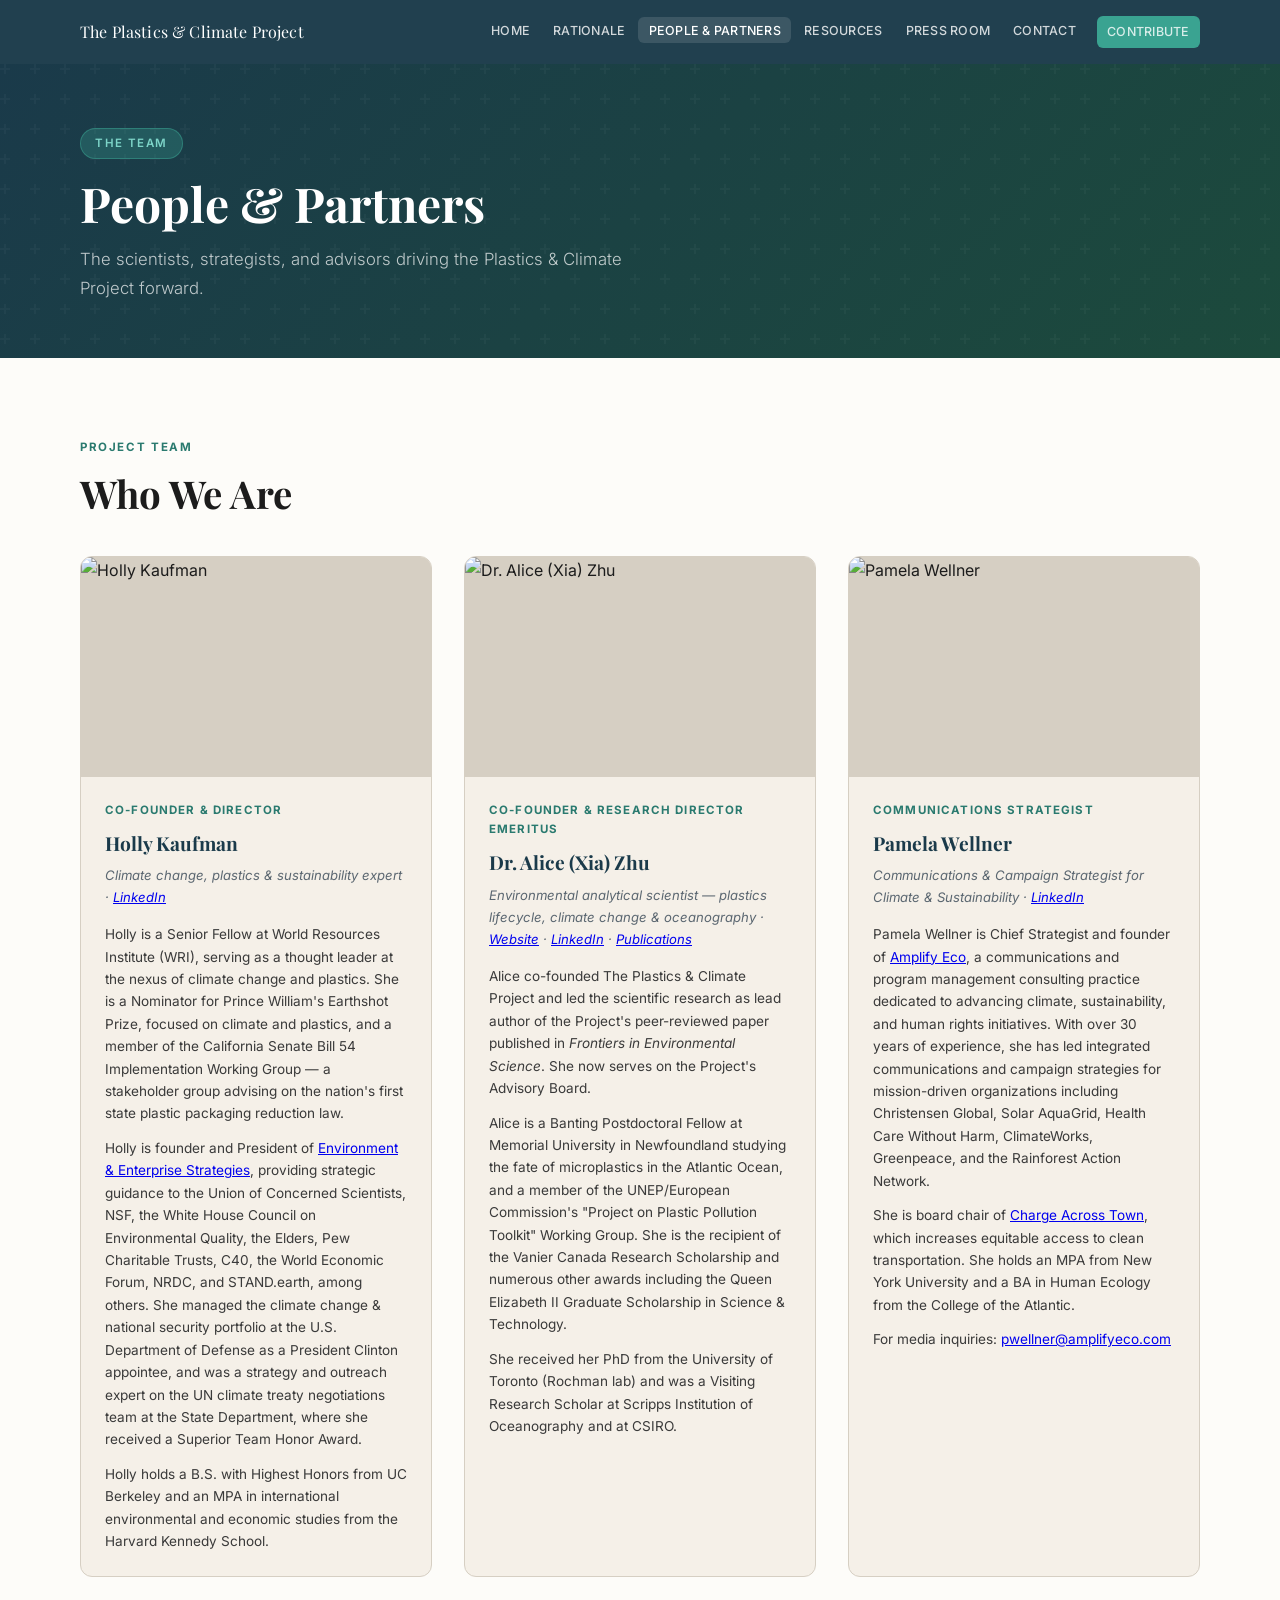
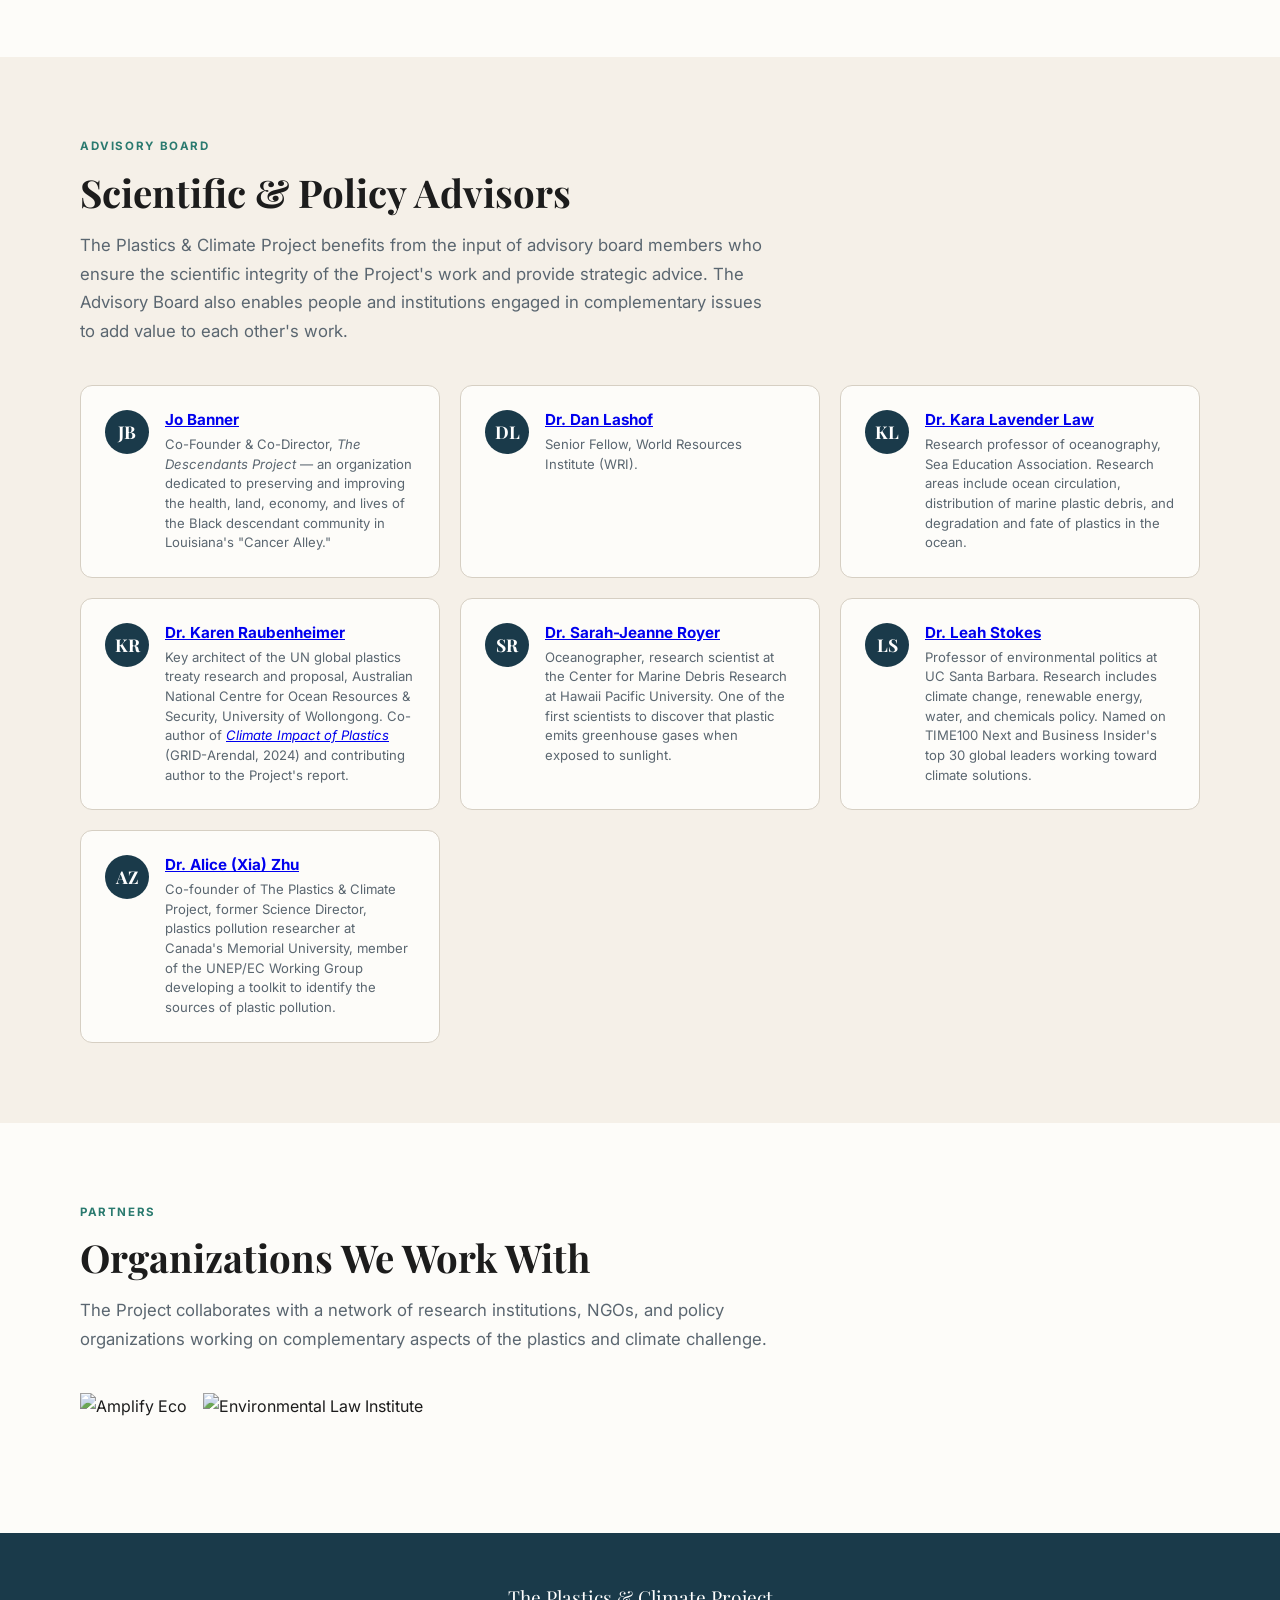
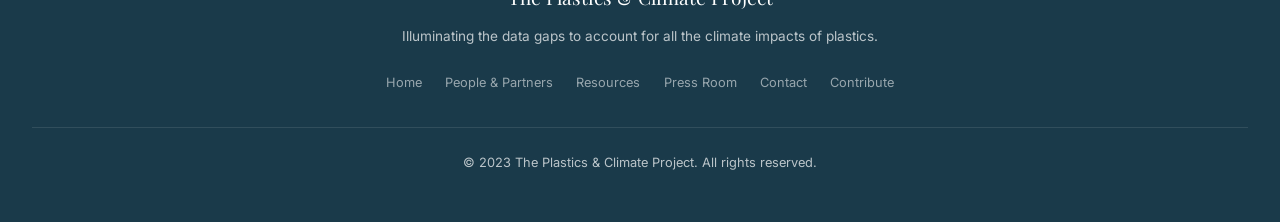
==== people.html @ 8d539ed9 "Initial commit: Plastics & Climate Project static site" ====
<!DOCTYPE html>
<html lang="en">
<head>
  <meta charset="UTF-8" />
  <meta name="viewport" content="width=device-width, initial-scale=1.0" />
  <title>People & Partners — The Plastics & Climate Project</title>
  <link rel="preconnect" href="https://fonts.googleapis.com" />
  <link rel="preconnect" href="https://fonts.gstatic.com" crossorigin />
  <link href="https://fonts.googleapis.com/css2?family=Inter:wght@300;400;500;600;700&family=Playfair+Display:ital,wght@0,700;1,400&display=swap" rel="stylesheet" />
  <link rel="stylesheet" href="style.css" />
</head>
<body>

<nav>
  <div class="nav-inner">
    <a href="index.html" class="nav-logo">The Plastics &amp; Climate Project</a>
    <ul class="nav-links">
      <li><a href="index.html">Home</a></li>
      <li><a href="index.html#rationale">Rationale</a></li>
      <li><a href="people.html" class="active">People &amp; Partners</a></li>
      <li><a href="resources.html">Resources</a></li>
      <li><a href="pressroom.html">Press Room</a></li>
      <li><a href="contact.html">Contact</a></li>
      <li><a href="contact.html#contribute" class="btn btn-primary btn-sm" style="margin-left:0.5rem">Contribute</a></li>
    </ul>
  </div>
</nav>

<header class="page-header">
  <div class="page-header-inner">
    <div class="page-header-eyebrow">The Team</div>
    <h1>People &amp; Partners</h1>
    <p>The scientists, strategists, and advisors driving the Plastics &amp; Climate Project forward.</p>
  </div>
</header>

<!-- PROJECT TEAM -->
<section>
  <div class="section-inner">
    <span class="section-tag">Project Team</span>
    <h2>Who We Are</h2>

    <div class="people-grid">

      <div class="person-card">
        <img class="person-photo"
          src="https://static.wixstatic.com/media/f8175a_b101e28520094dbf9f9dd4e2ee7c913c~mv2.jpg/v1/crop/x_8,y_0,w_453,h_640/fill/w_600,h_400,al_c,q_80,usm_0.66_1.00_0.01,enc_avif,quality_auto/Holly%20head%20shot.jpg"
          alt="Holly Kaufman" />
        <div class="person-body">
          <div class="person-role">Co-founder &amp; Director</div>
          <div class="person-name">Holly Kaufman</div>
          <div class="person-title">Climate change, plastics &amp; sustainability expert &middot; <a href="https://www.linkedin.com/in/holly-kaufman-9554922/" target="_blank">LinkedIn</a></div>
          <p class="person-bio">
            Holly is a Senior Fellow at World Resources Institute (WRI), serving as a thought leader
            at the nexus of climate change and plastics. She is a Nominator for Prince William's Earthshot Prize,
            focused on climate and plastics, and a member of the California Senate Bill 54 Implementation
            Working Group — a stakeholder group advising on the nation's first state plastic packaging reduction law.
          </p>
          <p class="person-bio" style="margin-top:0.75rem">
            Holly is founder and President of <a href="http://www.environmentstrategies.com/id3.html" target="_blank">Environment &amp; Enterprise Strategies</a>, providing strategic
            guidance to the Union of Concerned Scientists, NSF, the White House Council on Environmental Quality,
            the Elders, Pew Charitable Trusts, C40, the World Economic Forum, NRDC, and STAND.earth,
            among others. She managed the climate change &amp; national security portfolio at the U.S. Department
            of Defense as a President Clinton appointee, and was a strategy and outreach expert on the UN climate
            treaty negotiations team at the State Department, where she received a Superior Team Honor Award.
          </p>
          <p class="person-bio" style="margin-top:0.75rem">
            Holly holds a B.S. with Highest Honors from UC Berkeley and an MPA in international environmental
            and economic studies from the Harvard Kennedy School.
          </p>
        </div>
      </div>

      <div class="person-card">
        <img class="person-photo"
          src="https://static.wixstatic.com/media/f8175a_0325c78d8efe424a9ea7921f57efb49f~mv2.png/v1/crop/x_0,y_35,w_853,h_1217/fill/w_600,h_400,al_c,q_85,usm_0.66_1.00_0.01,enc_avif,quality_auto/2022-Xia-Zhu.png"
          alt="Dr. Alice (Xia) Zhu" />
        <div class="person-body">
          <div class="person-role">Co-founder &amp; Research Director Emeritus</div>
          <div class="person-name">Dr. Alice (Xia) Zhu</div>
          <div class="person-title">Environmental analytical scientist — plastics lifecycle, climate change &amp; oceanography &middot; <a href="http://www.alicexiazhu.com/" target="_blank">Website</a> &middot; <a href="https://www.linkedin.com/in/alice-xia-zhu-0450a056/" target="_blank">LinkedIn</a> &middot; <a href="https://www.alicexiazhu.com/portfolio" target="_blank">Publications</a></div>
          <p class="person-bio">
            Alice co-founded The Plastics &amp; Climate Project and led the scientific research as lead author
            of the Project's peer-reviewed paper published in <em>Frontiers in Environmental Science</em>.
            She now serves on the Project's Advisory Board.
          </p>
          <p class="person-bio" style="margin-top:0.75rem">
            Alice is a Banting Postdoctoral Fellow at Memorial University in Newfoundland studying the fate
            of microplastics in the Atlantic Ocean, and a member of the UNEP/European Commission's
            "Project on Plastic Pollution Toolkit" Working Group. She is the recipient of the
            Vanier Canada Research Scholarship and numerous other awards including the Queen Elizabeth II
            Graduate Scholarship in Science &amp; Technology.
          </p>
          <p class="person-bio" style="margin-top:0.75rem">
            She received her PhD from the University of Toronto (Rochman lab) and was a Visiting Research
            Scholar at Scripps Institution of Oceanography and at CSIRO.
          </p>
        </div>
      </div>

      <div class="person-card">
        <img class="person-photo"
          src="https://static.wixstatic.com/media/91e7bb_2175492a1d6f46ac948372678ef171d1~mv2.jpg/v1/fill/w_600,h_400,al_c,q_80,usm_0.66_1.00_0.01,enc_avif,quality_auto/91e7bb_2175492a1d6f46ac948372678ef171d1~mv2.jpg"
          alt="Pamela Wellner" />
        <div class="person-body">
          <div class="person-role">Communications Strategist</div>
          <div class="person-name">Pamela Wellner</div>
          <div class="person-title">Communications &amp; Campaign Strategist for Climate &amp; Sustainability &middot; <a href="https://www.linkedin.com/in/pamelawellner/" target="_blank">LinkedIn</a></div>
          <p class="person-bio">
            Pamela Wellner is Chief Strategist and founder of <a href="https://amplifyeco.com/" target="_blank">Amplify Eco</a>, a communications and program
            management consulting practice dedicated to advancing climate, sustainability, and human rights
            initiatives. With over 30 years of experience, she has led integrated communications and campaign
            strategies for mission-driven organizations including Christensen Global, Solar AquaGrid,
            Health Care Without Harm, ClimateWorks, Greenpeace, and the Rainforest Action Network.
          </p>
          <p class="person-bio" style="margin-top:0.75rem">
            She is board chair of <a href="https://chargeacrosstown.org/" target="_blank">Charge Across Town</a>, which increases equitable access to clean transportation.
            She holds an MPA from New York University and a BA in Human Ecology from the College of the Atlantic.
          </p>
          <p class="person-bio" style="margin-top:0.75rem">
            For media inquiries: <a href="mailto:pwellner@amplifyeco.com">pwellner@amplifyeco.com</a>
          </p>
        </div>
      </div>

    </div>
  </div>
</section>

<!-- ADVISORY BOARD -->
<section style="background:var(--sand)">
  <div class="section-inner">
    <span class="section-tag">Advisory Board</span>
    <h2>Scientific &amp; Policy Advisors</h2>
    <p class="lead">
      The Plastics &amp; Climate Project benefits from the input of advisory board members who ensure
      the scientific integrity of the Project's work and provide strategic advice. The Advisory Board
      also enables people and institutions engaged in complementary issues to add value to each other's work.
    </p>

    <div class="board-grid">

      <div class="board-member">
        <div class="board-initial">JB</div>
        <div>
          <h3><a href="https://www.thedescendantsproject.org/ourteam" target="_blank">Jo Banner</a></h3>
          <p>Co-Founder &amp; Co-Director, <em>The Descendants Project</em> — an organization dedicated to preserving and improving the health, land, economy, and lives of the Black descendant community in Louisiana's "Cancer Alley."</p>
        </div>
      </div>

      <div class="board-member">
        <div class="board-initial">DL</div>
        <div>
          <h3><a href="https://www.wri.org/profile/dan-lashof" target="_blank">Dr. Dan Lashof</a></h3>
          <p>Senior Fellow, World Resources Institute (WRI).</p>
        </div>
      </div>

      <div class="board-member">
        <div class="board-initial">KL</div>
        <div>
          <h3><a href="https://sea.edu/staff/dr-kara-lavender-law/" target="_blank">Dr. Kara Lavender Law</a></h3>
          <p>Research professor of oceanography, Sea Education Association. Research areas include ocean circulation, distribution of marine plastic debris, and degradation and fate of plastics in the ocean.</p>
        </div>
      </div>

      <div class="board-member">
        <div class="board-initial">KR</div>
        <div>
          <h3><a href="https://scholars.uow.edu.au/karen-raubenheimer" target="_blank">Dr. Karen Raubenheimer</a></h3>
          <p>Key architect of the UN global plastics treaty research and proposal, Australian National Centre for Ocean Resources &amp; Security, University of Wollongong. Co-author of <a href="https://www.grida.no/publications/1023" target="_blank"><em>Climate Impact of Plastics</em></a> (GRID-Arendal, 2024) and contributing author to the Project's report.</p>
        </div>
      </div>

      <div class="board-member">
        <div class="board-initial">SR</div>
        <div>
          <h3><a href="https://environment-review.yale.edu/more-eyesore-plastic-pollutions-contribution-global-greenhouse-gas-emission" target="_blank">Dr. Sarah-Jeanne Royer</a></h3>
          <p>Oceanographer, research scientist at the Center for Marine Debris Research at Hawaii Pacific University. One of the first scientists to discover that plastic emits greenhouse gases when exposed to sunlight.</p>
        </div>
      </div>

      <div class="board-member">
        <div class="board-initial">LS</div>
        <div>
          <h3><a href="https://www.leahstokes.com/" target="_blank">Dr. Leah Stokes</a></h3>
          <p>Professor of environmental politics at UC Santa Barbara. Research includes climate change, renewable energy, water, and chemicals policy. Named on TIME100 Next and Business Insider's top 30 global leaders working toward climate solutions.</p>
        </div>
      </div>

      <div class="board-member">
        <div class="board-initial">AZ</div>
        <div>
          <h3><a href="https://www.linkedin.com/in/alice-xia-zhu-0450a056/" target="_blank">Dr. Alice (Xia) Zhu</a></h3>
          <p>Co-founder of The Plastics &amp; Climate Project, former Science Director, plastics pollution researcher at Canada's Memorial University, member of the UNEP/EC Working Group developing a toolkit to identify the sources of plastic pollution.</p>
        </div>
      </div>

    </div>
  </div>
</section>

<!-- PARTNERS -->
<section>
  <div class="section-inner">
    <span class="section-tag">Partners</span>
    <h2>Organizations We Work With</h2>
    <p class="lead">
      The Project collaborates with a network of research institutions, NGOs, and policy organizations
      working on complementary aspects of the plastics and climate challenge.
    </p>
    <div style="display:flex;flex-wrap:wrap;gap:1rem;align-items:center;margin-top:1rem">
      <img src="https://static.wixstatic.com/media/9ca65d_cd3d22e5b9a5460ebc8b5e440807cd47~mv2.png/v1/crop/x_9,y_0,w_370,h_152/fill/w_220,h_90,al_c,q_85,usm_0.66_1.00_0.01,enc_avif,quality_auto/Screen%20Shot%202023-09-23%20at%2012_32_33%20PM.png" alt="Amplify Eco" style="height:60px;object-fit:contain;filter:grayscale(0.3)" />
      <img src="https://static.wixstatic.com/media/261d9f_70c06ddbf8114128b67abcec9a6c213f~mv2.png/v1/fill/w_200,h_120,al_c,q_85,usm_0.66_1.00_0.01,enc_avif,quality_auto/ELI1_Black_GreenLeaf_RGB_edited_edited_e.png" alt="Environmental Law Institute" style="height:60px;object-fit:contain;filter:grayscale(0.3)" />
    </div>
  </div>
</section>

<footer>
  <div class="footer-logo">The Plastics &amp; Climate Project</div>
  <p>Illuminating the data gaps to account for all the climate impacts of plastics.</p>
  <ul class="footer-nav">
    <li><a href="index.html">Home</a></li>
    <li><a href="people.html">People &amp; Partners</a></li>
    <li><a href="resources.html">Resources</a></li>
    <li><a href="pressroom.html">Press Room</a></li>
    <li><a href="contact.html">Contact</a></li>
    <li><a href="contact.html#contribute">Contribute</a></li>
  </ul>
  <div class="copyright">&copy; 2023 The Plastics &amp; Climate Project. All rights reserved.</div>
</footer>

</body>
</html>
---- style.css ----
*, *::before, *::after { box-sizing: border-box; margin: 0; padding: 0; }

:root {
  --ocean:    #1a3a4a;
  --teal:     #2a7a6f;
  --teal-lt:  #3aa391;
  --sand:     #f5f0e8;
  --warm-wht: #fdfcf9;
  --ink:      #1c1c1c;
  --muted:    #5a6670;
  --accent:   #e05c2a;
  --border:   #d6cfc3;
  --max:      1120px;
  --r:        12px;
}

html { scroll-behavior: smooth; }

body {
  font-family: 'Inter', sans-serif;
  background: var(--warm-wht);
  color: var(--ink);
  line-height: 1.7;
  font-size: 16px;
}

/* ── NAV ── */
nav {
  position: sticky;
  top: 0;
  z-index: 100;
  background: rgba(26,58,74,0.97);
  backdrop-filter: blur(8px);
  padding: 0 2rem;
}

.nav-inner {
  max-width: var(--max);
  margin: auto;
  display: flex;
  align-items: center;
  justify-content: space-between;
  height: 64px;
  gap: 1rem;
}

.nav-logo {
  font-family: 'Playfair Display', serif;
  font-size: 1rem;
  color: #fff;
  text-decoration: none;
  letter-spacing: 0.01em;
  line-height: 1.3;
  flex-shrink: 0;
}

.nav-links {
  display: flex;
  gap: 0.15rem;
  list-style: none;
  flex-wrap: wrap;
}

.nav-links a {
  color: rgba(255,255,255,0.8);
  text-decoration: none;
  font-size: 0.78rem;
  font-weight: 500;
  padding: 0.35rem 0.65rem;
  border-radius: 6px;
  transition: background 0.2s, color 0.2s;
  letter-spacing: 0.02em;
  text-transform: uppercase;
  white-space: nowrap;
}

.nav-links a:hover,
.nav-links a.active {
  background: rgba(255,255,255,0.12);
  color: #fff;
}

/* ── HERO ── */
.hero {
  background: linear-gradient(135deg, var(--ocean) 0%, #0f2a38 40%, #1c4a3c 100%);
  color: #fff;
  padding: 7rem 2rem 6rem;
  text-align: center;
  position: relative;
  overflow: hidden;
}

.hero::before {
  content: '';
  position: absolute;
  inset: 0;
  background: url("data:image/svg+xml,%3Csvg width='60' height='60' viewBox='0 0 60 60' xmlns='http://www.w3.org/2000/svg'%3E%3Cg fill='none' fill-rule='evenodd'%3E%3Cg fill='%23ffffff' fill-opacity='0.03'%3E%3Cpath d='M36 34v-4h-2v4h-4v2h4v4h2v-4h4v-2h-4zm0-30V0h-2v4h-4v2h4v4h2V6h4V4h-4zM6 34v-4H4v4H0v2h4v4h2v-4h4v-2H6zM6 4V0H4v4H0v2h4v4h2V6h4V4H6z'/%3E%3C/g%3E%3C/g%3E%3C/svg%3E");
}

.hero-eyebrow {
  display: inline-block;
  background: rgba(58,163,145,0.3);
  border: 1px solid rgba(58,163,145,0.5);
  color: #7dd4c8;
  font-size: 0.75rem;
  font-weight: 600;
  letter-spacing: 0.12em;
  text-transform: uppercase;
  padding: 0.35rem 1rem;
  border-radius: 999px;
  margin-bottom: 1.5rem;
  position: relative;
}

.hero h1 {
  font-family: 'Playfair Display', serif;
  font-size: clamp(2.4rem, 5vw, 3.8rem);
  font-weight: 700;
  line-height: 1.15;
  max-width: 800px;
  margin: 0 auto 1.25rem;
  position: relative;
}

.hero-sub {
  font-size: 1.15rem;
  color: rgba(255,255,255,0.75);
  max-width: 640px;
  margin: 0 auto 2.5rem;
  font-weight: 300;
  position: relative;
}

.hero-cta {
  display: inline-flex;
  gap: 1rem;
  flex-wrap: wrap;
  justify-content: center;
  position: relative;
}

/* ── PAGE HEADER (non-home pages) ── */
.page-header {
  background: linear-gradient(135deg, var(--ocean) 0%, #1c4a3c 100%);
  color: #fff;
  padding: 4rem 2rem 3.5rem;
  position: relative;
  overflow: hidden;
}

.page-header::before {
  content: '';
  position: absolute;
  inset: 0;
  background: url("data:image/svg+xml,%3Csvg width='60' height='60' viewBox='0 0 60 60' xmlns='http://www.w3.org/2000/svg'%3E%3Cg fill='none' fill-rule='evenodd'%3E%3Cg fill='%23ffffff' fill-opacity='0.03'%3E%3Cpath d='M36 34v-4h-2v4h-4v2h4v4h2v-4h4v-2h-4zm0-30V0h-2v4h-4v2h4v4h2V6h4V4h-4zM6 34v-4H4v4H0v2h4v4h2v-4h4v-2H6zM6 4V0H4v4H0v2h4v4h2V6h4V4H6z'/%3E%3C/g%3E%3C/g%3E%3C/svg%3E");
}

.page-header-inner {
  max-width: var(--max);
  margin: auto;
  position: relative;
}

.page-header-eyebrow {
  display: inline-block;
  background: rgba(58,163,145,0.3);
  border: 1px solid rgba(58,163,145,0.5);
  color: #7dd4c8;
  font-size: 0.72rem;
  font-weight: 600;
  letter-spacing: 0.12em;
  text-transform: uppercase;
  padding: 0.3rem 0.9rem;
  border-radius: 999px;
  margin-bottom: 1rem;
}

.page-header h1 {
  font-family: 'Playfair Display', serif;
  font-size: clamp(1.8rem, 4vw, 3rem);
  font-weight: 700;
  line-height: 1.2;
  margin-bottom: 0.75rem;
}

.page-header p {
  font-size: 1.05rem;
  color: rgba(255,255,255,0.72);
  max-width: 600px;
  font-weight: 300;
}

/* ── BUTTONS ── */
.btn {
  display: inline-block;
  padding: 0.75rem 1.75rem;
  border-radius: 8px;
  font-weight: 600;
  font-size: 0.9rem;
  text-decoration: none;
  transition: all 0.2s;
  cursor: pointer;
  font-family: 'Inter', sans-serif;
}

.btn-primary {
  background: var(--teal-lt);
  color: #fff;
}
.btn-primary:hover { background: #4bbdaf; transform: translateY(-1px); box-shadow: 0 6px 20px rgba(58,163,145,0.4); }

.btn-outline {
  background: transparent;
  color: #fff;
  border: 1.5px solid rgba(255,255,255,0.4);
}
.btn-outline:hover { background: rgba(255,255,255,0.1); border-color: rgba(255,255,255,0.7); }

.btn-teal {
  background: var(--teal);
  color: #fff;
}
.btn-teal:hover { background: var(--teal-lt); transform: translateY(-1px); }

.btn-sm {
  padding: 0.5rem 1.1rem;
  font-size: 0.82rem;
}

/* ── STATS BAND ── */
.stats {
  background: var(--sand);
  padding: 3rem 2rem;
  border-bottom: 1px solid var(--border);
}

.stats-inner {
  max-width: var(--max);
  margin: auto;
  display: grid;
  grid-template-columns: repeat(auto-fit, minmax(220px, 1fr));
  gap: 2rem;
}

.stat { text-align: center; }

.stat-num {
  font-family: 'Playfair Display', serif;
  font-size: 2.4rem;
  font-weight: 700;
  color: var(--teal);
  line-height: 1;
  margin-bottom: 0.4rem;
}

.stat-label {
  font-size: 0.85rem;
  color: var(--muted);
  font-weight: 500;
}

/* ── SECTION BASE ── */
section { padding: 5rem 2rem; }

.section-inner {
  max-width: var(--max);
  margin: auto;
}

.section-tag {
  font-size: 0.72rem;
  font-weight: 700;
  letter-spacing: 0.14em;
  text-transform: uppercase;
  color: var(--teal);
  margin-bottom: 0.75rem;
  display: block;
}

h2 {
  font-family: 'Playfair Display', serif;
  font-size: clamp(1.8rem, 3vw, 2.6rem);
  line-height: 1.2;
  margin-bottom: 1rem;
}

h3 { line-height: 1.3; }

.lead {
  font-size: 1.05rem;
  color: var(--muted);
  max-width: 700px;
  margin-bottom: 2.5rem;
  line-height: 1.7;
}

/* ── OVERVIEW ── */
#overview { background: var(--warm-wht); }

.two-col {
  display: grid;
  grid-template-columns: 1fr 1fr;
  gap: 4rem;
  align-items: start;
}

.body-copy p {
  margin-bottom: 1.25rem;
  color: #3a3a3a;
}

.body-copy a {
  color: var(--teal);
  text-decoration: underline;
  text-underline-offset: 3px;
}

/* ── PULLQUOTE ── */
.pullquote {
  background: linear-gradient(135deg, var(--ocean), #1c4a3c);
  color: #fff;
  border-radius: var(--r);
  padding: 2.5rem 2.5rem 2rem;
  position: relative;
}

.pullquote::before {
  content: '\201C';
  font-family: 'Playfair Display', serif;
  font-size: 5rem;
  line-height: 1;
  color: rgba(58,163,145,0.5);
  position: absolute;
  top: 0.5rem;
  left: 1.5rem;
}

.pullquote p {
  font-size: 1.05rem;
  font-style: italic;
  line-height: 1.7;
  margin-bottom: 1.25rem;
  padding-top: 1.5rem;
  color: rgba(255,255,255,0.92);
}

.pullquote-attr {
  font-size: 0.85rem;
  font-weight: 600;
  color: var(--teal-lt);
  letter-spacing: 0.04em;
}

/* ── IMPACT CARDS ── */
.impact-cards {
  display: grid;
  grid-template-columns: repeat(auto-fit, minmax(280px, 1fr));
  gap: 1.5rem;
  margin-top: 2.5rem;
}

.impact-card {
  background: var(--warm-wht);
  border: 1px solid var(--border);
  border-radius: var(--r);
  padding: 2rem;
  position: relative;
  overflow: hidden;
}

.impact-card::after {
  content: '';
  position: absolute;
  top: 0; left: 0;
  width: 4px; height: 100%;
  background: var(--teal);
}

.impact-card-num {
  font-family: 'Playfair Display', serif;
  font-size: 2rem;
  color: var(--teal);
  font-weight: 700;
  margin-bottom: 0.5rem;
}

.impact-card h3 {
  font-size: 1rem;
  font-weight: 700;
  margin-bottom: 0.6rem;
  color: var(--ocean);
}

.impact-card p {
  font-size: 0.9rem;
  color: var(--muted);
  line-height: 1.6;
}

/* ── FACTS ── */
.facts-grid {
  display: grid;
  grid-template-columns: repeat(auto-fit, minmax(300px, 1fr));
  gap: 1.25rem;
  margin-top: 2.5rem;
}

.fact-item {
  display: flex;
  gap: 1rem;
  padding: 1.25rem;
  background: var(--warm-wht);
  border-radius: var(--r);
  border: 1px solid var(--border);
}

.fact-dot {
  width: 10px; height: 10px;
  border-radius: 50%;
  background: var(--accent);
  flex-shrink: 0;
  margin-top: 0.55rem;
}

.fact-item p {
  font-size: 0.92rem;
  color: #3a3a3a;
  line-height: 1.6;
}

/* ── DELIVERABLES ── */
.deliverables-list {
  display: grid;
  grid-template-columns: repeat(auto-fit, minmax(240px, 1fr));
  gap: 1.25rem;
  margin-top: 2.5rem;
}

.deliverable {
  background: var(--sand);
  border-radius: var(--r);
  padding: 1.75rem;
  border: 1px solid var(--border);
}

.deliverable-icon {
  width: 44px; height: 44px;
  background: var(--ocean);
  border-radius: 10px;
  display: flex;
  align-items: center;
  justify-content: center;
  margin-bottom: 1rem;
  font-size: 1.2rem;
}

.deliverable h3 {
  font-size: 0.95rem;
  font-weight: 700;
  color: var(--ocean);
  margin-bottom: 0.4rem;
}

.deliverable p {
  font-size: 0.85rem;
  color: var(--muted);
  line-height: 1.55;
}

/* ── DARK SECTION ── */
.dark-section {
  background: linear-gradient(135deg, var(--ocean) 0%, #1c4a3c 100%);
  color: #fff;
}

.dark-section .section-tag { color: var(--teal-lt); }
.dark-section h2 { color: #fff; }
.dark-section .lead { color: rgba(255,255,255,0.7); }

/* ── PERSON CARDS ── */
.people-grid {
  display: grid;
  grid-template-columns: repeat(auto-fit, minmax(300px, 1fr));
  gap: 2rem;
  margin-top: 2.5rem;
}

.person-card {
  background: var(--sand);
  border: 1px solid var(--border);
  border-radius: var(--r);
  overflow: hidden;
}

.person-photo {
  width: 100%;
  height: 220px;
  object-fit: cover;
  object-position: top;
  display: block;
  background: var(--border);
}

.person-body { padding: 1.5rem; }

.person-role {
  font-size: 0.72rem;
  font-weight: 700;
  letter-spacing: 0.1em;
  text-transform: uppercase;
  color: var(--teal);
  margin-bottom: 0.4rem;
}

.person-name {
  font-family: 'Playfair Display', serif;
  font-size: 1.2rem;
  font-weight: 700;
  color: var(--ocean);
  margin-bottom: 0.3rem;
}

.person-title {
  font-size: 0.82rem;
  color: var(--muted);
  font-style: italic;
  margin-bottom: 0.9rem;
}

.person-bio {
  font-size: 0.85rem;
  color: #3a3a3a;
  line-height: 1.65;
}

/* ── ADVISORY BOARD ── */
.board-grid {
  display: grid;
  grid-template-columns: repeat(auto-fit, minmax(300px, 1fr));
  gap: 1.25rem;
  margin-top: 2rem;
}

.board-member {
  background: var(--warm-wht);
  border: 1px solid var(--border);
  border-radius: var(--r);
  padding: 1.5rem;
  display: flex;
  gap: 1rem;
}

.board-initial {
  width: 44px; height: 44px;
  border-radius: 50%;
  background: var(--ocean);
  color: #fff;
  font-family: 'Playfair Display', serif;
  font-size: 1.1rem;
  font-weight: 700;
  display: flex;
  align-items: center;
  justify-content: center;
  flex-shrink: 0;
}

.board-member h3 {
  font-size: 0.95rem;
  font-weight: 700;
  color: var(--ocean);
  margin-bottom: 0.3rem;
}

.board-member p {
  font-size: 0.82rem;
  color: var(--muted);
  line-height: 1.5;
}

/* ── PUBLICATIONS ── */
.pub-cards {
  display: grid;
  grid-template-columns: repeat(auto-fit, minmax(300px, 1fr));
  gap: 1.5rem;
  margin-top: 2.5rem;
}

.pub-card {
  background: rgba(255,255,255,0.07);
  border: 1px solid rgba(255,255,255,0.15);
  border-radius: var(--r);
  padding: 2rem;
  transition: background 0.2s;
}

.pub-card:hover { background: rgba(255,255,255,0.12); }

.pub-type {
  font-size: 0.72rem;
  font-weight: 700;
  letter-spacing: 0.12em;
  text-transform: uppercase;
  color: var(--teal-lt);
  margin-bottom: 0.75rem;
}

.pub-card h3 {
  font-size: 1rem;
  font-weight: 600;
  line-height: 1.4;
  margin-bottom: 0.75rem;
  color: rgba(255,255,255,0.95);
}

.pub-card p {
  font-size: 0.85rem;
  color: rgba(255,255,255,0.6);
  line-height: 1.55;
  margin-bottom: 1.25rem;
}

/* ── REPORT FEATURE ── */
.report-feature {
  display: grid;
  grid-template-columns: auto 1fr;
  gap: 3rem;
  align-items: start;
  background: var(--sand);
  border-radius: var(--r);
  padding: 2.5rem;
  border: 1px solid var(--border);
  margin-top: 2rem;
}

.report-cover {
  width: 160px;
  border-radius: 8px;
  box-shadow: 0 8px 30px rgba(0,0,0,0.15);
  display: block;
}

.report-links {
  display: flex;
  flex-wrap: wrap;
  gap: 0.75rem;
  margin-top: 1.25rem;
}

.report-body h3 {
  font-family: 'Playfair Display', serif;
  font-size: 1.3rem;
  color: var(--ocean);
  margin-bottom: 0.5rem;
}

.report-body .report-authors {
  font-size: 0.85rem;
  color: var(--muted);
  margin-bottom: 1rem;
}

.report-body p {
  font-size: 0.92rem;
  color: #3a3a3a;
  line-height: 1.7;
  margin-bottom: 0.8rem;
}

/* ── VIDEOS ── */
.videos-grid {
  display: grid;
  grid-template-columns: repeat(auto-fit, minmax(280px, 1fr));
  gap: 1.5rem;
  margin-top: 2rem;
}

.video-card {
  background: var(--sand);
  border: 1px solid var(--border);
  border-radius: var(--r);
  overflow: hidden;
}

.video-thumb {
  width: 100%;
  height: 175px;
  object-fit: cover;
  display: block;
  background: var(--ocean);
}

.video-body { padding: 1.25rem; }

.video-body h3 {
  font-size: 0.95rem;
  font-weight: 700;
  color: var(--ocean);
  margin-bottom: 0.4rem;
  line-height: 1.4;
}

.video-body p {
  font-size: 0.8rem;
  color: var(--muted);
  line-height: 1.5;
}

/* ── REPOSITORY ── */
.repo-category { margin-bottom: 3rem; }

.repo-category-header {
  display: flex;
  align-items: center;
  gap: 1rem;
  margin-bottom: 1.25rem;
  padding-bottom: 0.75rem;
  border-bottom: 2px solid var(--border);
}

.repo-category-img {
  width: 80px;
  height: 56px;
  object-fit: cover;
  border-radius: 6px;
  flex-shrink: 0;
}

.repo-category-header h3 {
  font-size: 1.05rem;
  font-weight: 700;
  color: var(--ocean);
}

.repo-papers {
  list-style: none;
  display: grid;
  gap: 0.6rem;
}

.repo-papers li {
  font-size: 0.88rem;
  color: #3a3a3a;
  padding: 0.6rem 1rem;
  background: var(--sand);
  border-radius: 8px;
  border: 1px solid var(--border);
  line-height: 1.5;
}

/* ── PRESS ── */
.press-grid {
  display: grid;
  grid-template-columns: repeat(auto-fit, minmax(300px, 1fr));
  gap: 1.25rem;
  margin-top: 2rem;
}

.press-card {
  background: var(--warm-wht);
  border: 1px solid var(--border);
  border-radius: var(--r);
  overflow: hidden;
  transition: box-shadow 0.2s, transform 0.2s;
  display: flex;
  flex-direction: column;
}

.press-card:hover {
  box-shadow: 0 6px 24px rgba(0,0,0,0.08);
  transform: translateY(-2px);
}

.press-thumb {
  width: 100%;
  height: 160px;
  object-fit: cover;
  display: block;
  background: var(--sand);
}

.press-body { padding: 1.25rem; flex: 1; display: flex; flex-direction: column; }

.press-outlet {
  font-size: 0.72rem;
  font-weight: 700;
  letter-spacing: 0.1em;
  text-transform: uppercase;
  color: var(--teal);
  margin-bottom: 0.5rem;
}

.press-body h3 {
  font-size: 0.95rem;
  font-weight: 600;
  color: var(--ink);
  line-height: 1.45;
  flex: 1;
  margin-bottom: 1rem;
}

.press-body a.read-link {
  font-size: 0.8rem;
  font-weight: 600;
  color: var(--teal);
  text-decoration: none;
  display: inline-flex;
  align-items: center;
  gap: 0.3rem;
}

.press-body a.read-link:hover { color: var(--teal-lt); }

/* ── CONTACT ── */
.contact-grid {
  display: grid;
  grid-template-columns: 1fr 1fr;
  gap: 4rem;
  margin-top: 2rem;
}

.contact-block h3 {
  font-size: 1rem;
  font-weight: 700;
  color: var(--ocean);
  margin-bottom: 0.75rem;
}

.contact-block p {
  font-size: 0.92rem;
  color: #3a3a3a;
  line-height: 1.7;
  margin-bottom: 0.5rem;
}

.contact-block a {
  color: var(--teal);
  text-decoration: underline;
  text-underline-offset: 3px;
}

.donate-box {
  background: linear-gradient(135deg, var(--ocean), #1c4a3c);
  color: #fff;
  border-radius: var(--r);
  padding: 2.5rem;
  margin-top: 3rem;
}

.donate-box h3 {
  font-family: 'Playfair Display', serif;
  font-size: 1.5rem;
  margin-bottom: 0.75rem;
}

.donate-box p {
  font-size: 0.92rem;
  color: rgba(255,255,255,0.78);
  line-height: 1.7;
  margin-bottom: 1.25rem;
  max-width: 540px;
}

.donate-box .ein {
  font-size: 0.78rem;
  color: rgba(255,255,255,0.45);
  margin-top: 1rem;
}

/* ── FOOTER ── */
footer {
  background: var(--ocean);
  color: rgba(255,255,255,0.7);
  padding: 3rem 2rem;
  text-align: center;
}

.footer-logo {
  font-family: 'Playfair Display', serif;
  font-size: 1.2rem;
  color: #fff;
  margin-bottom: 0.75rem;
}

footer p { font-size: 0.85rem; line-height: 1.6; }
footer a { color: var(--teal-lt); text-decoration: none; }
footer a:hover { text-decoration: underline; }

.footer-nav {
  display: flex;
  justify-content: center;
  flex-wrap: wrap;
  gap: 0.25rem;
  margin: 1.25rem 0;
  list-style: none;
}

.footer-nav a {
  font-size: 0.8rem;
  color: rgba(255,255,255,0.55);
  text-decoration: none;
  padding: 0.2rem 0.6rem;
}

.footer-nav a:hover { color: rgba(255,255,255,0.9); }

.footer-refs {
  max-width: 760px;
  margin: 2rem auto 0;
  text-align: left;
  border-top: 1px solid rgba(255,255,255,0.1);
  padding-top: 2rem;
}

.footer-refs h4 {
  font-size: 0.75rem;
  font-weight: 700;
  letter-spacing: 0.1em;
  text-transform: uppercase;
  color: rgba(255,255,255,0.35);
  margin-bottom: 1rem;
}

.footer-refs ol {
  padding-left: 1.25rem;
  font-size: 0.78rem;
  line-height: 1.8;
  color: rgba(255,255,255,0.4);
}

.copyright {
  margin-top: 2rem;
  padding-top: 1.5rem;
  border-top: 1px solid rgba(255,255,255,0.1);
  font-size: 0.8rem;
}

/* ── RESPONSIVE ── */
@media (max-width: 800px) {
  .two-col,
  .contact-grid,
  .report-feature { grid-template-columns: 1fr; gap: 2rem; }
  .nav-links { display: none; }
  .report-feature { padding: 1.5rem; }
  .report-cover { width: 120px; }
}

@media (max-width: 500px) {
  section { padding: 3rem 1.25rem; }
  .hero { padding: 4rem 1.25rem 3.5rem; }
  .page-header { padding: 3rem 1.25rem 2.5rem; }
}
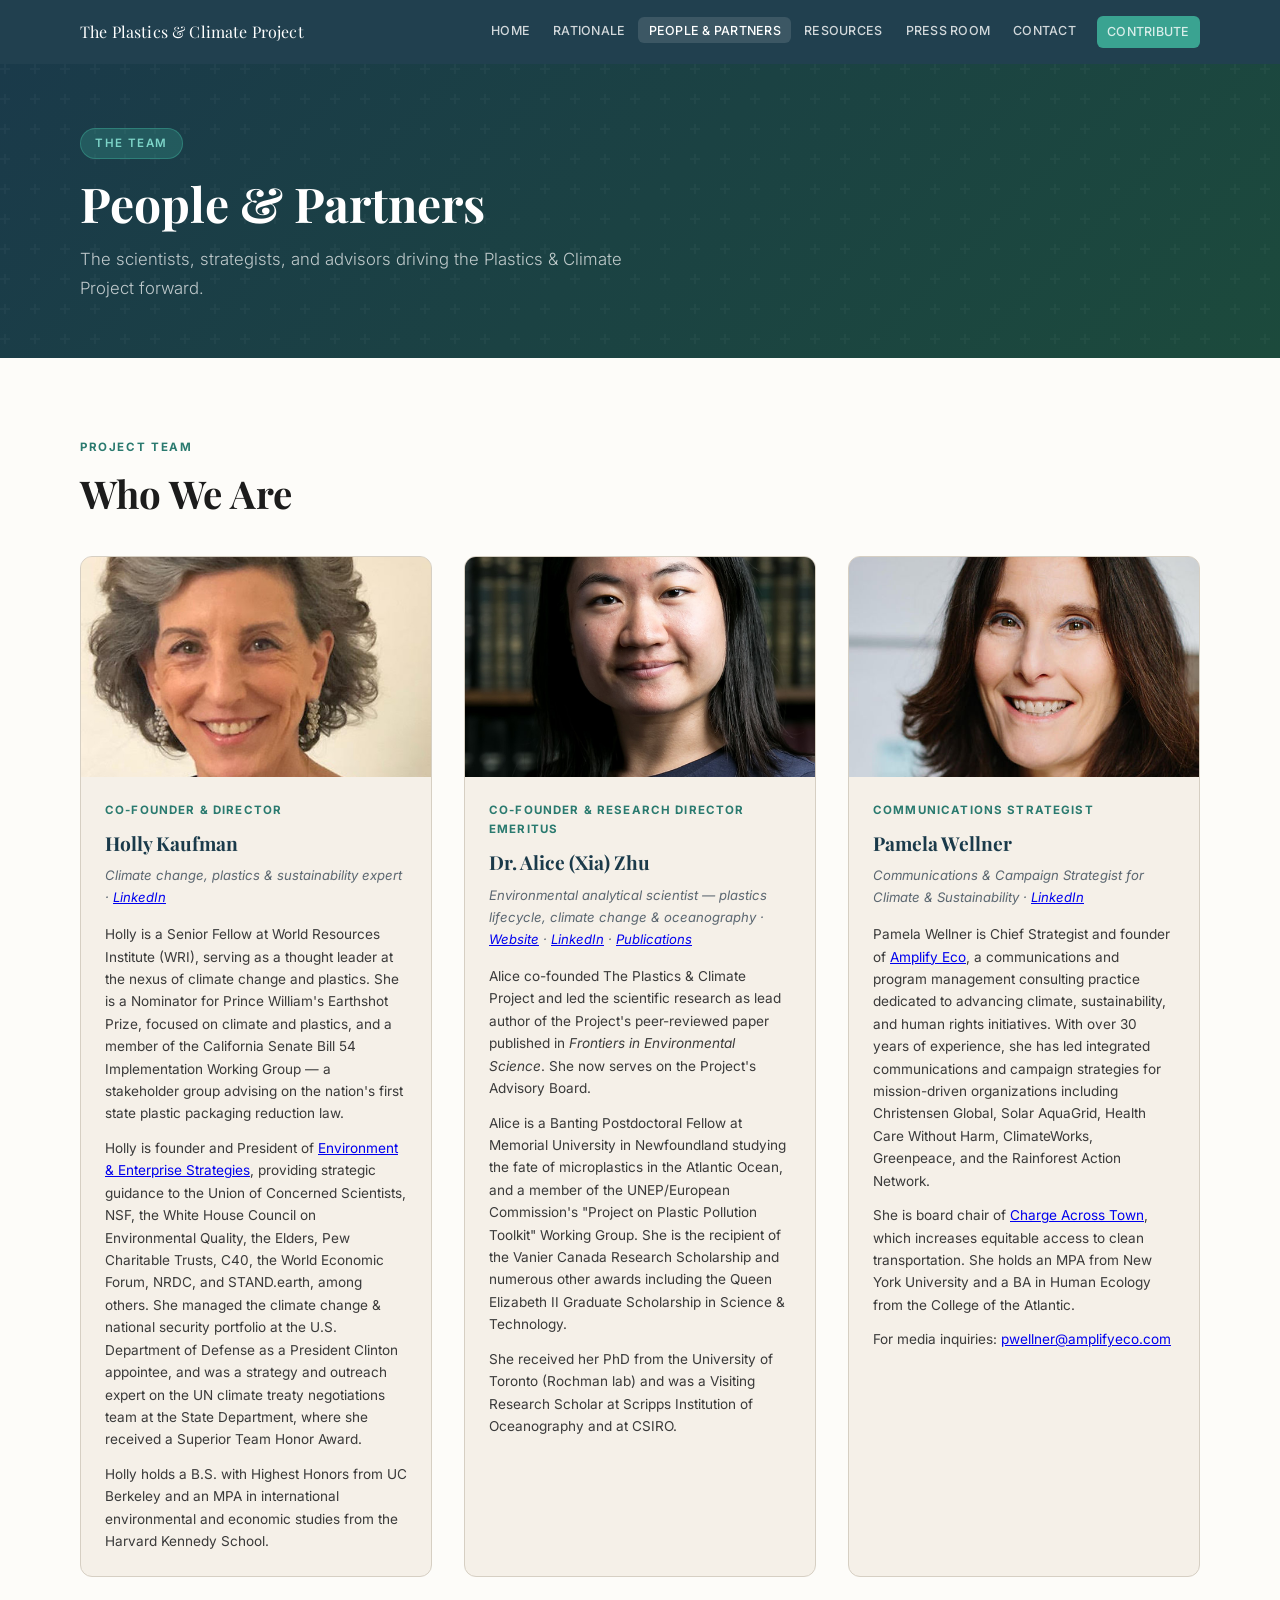
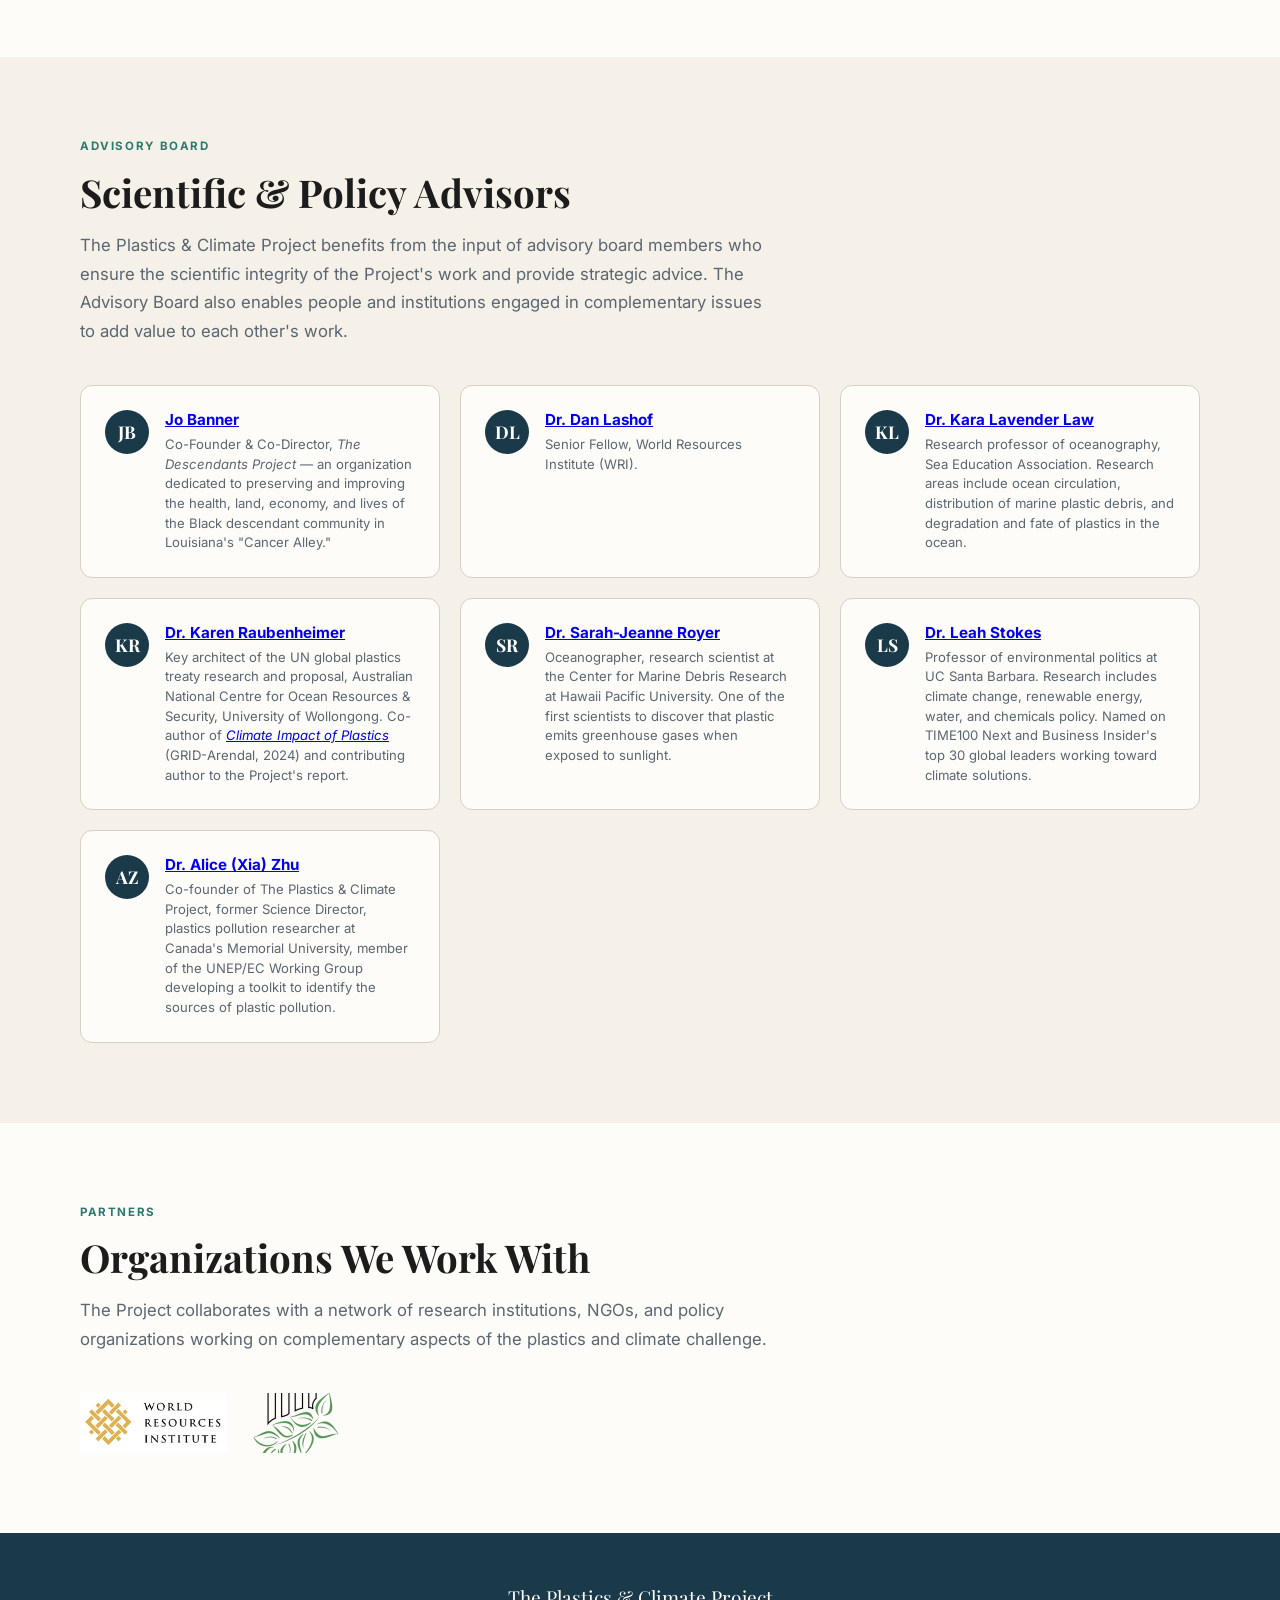
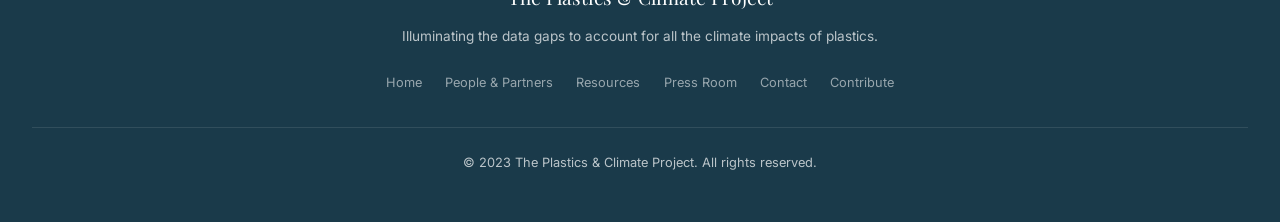
==== commit 628c1fb0: "Download images locally and update HTML to use local paths" ====
--- a/people.html
+++ b/people.html
@@ -44,7 +44,7 @@
 
       <div class="person-card">
         <img class="person-photo"
-          src="https://static.wixstatic.com/media/f8175a_b101e28520094dbf9f9dd4e2ee7c913c~mv2.jpg/v1/crop/x_8,y_0,w_453,h_640/fill/w_600,h_400,al_c,q_80,usm_0.66_1.00_0.01,enc_avif,quality_auto/Holly%20head%20shot.jpg"
+          src="images/f8175a_b101e28520094dbf9f9dd4e2ee7c913c.jpg"
           alt="Holly Kaufman" />
         <div class="person-body">
           <div class="person-role">Co-founder &amp; Director</div>
@@ -73,7 +73,7 @@
 
       <div class="person-card">
         <img class="person-photo"
-          src="https://static.wixstatic.com/media/f8175a_0325c78d8efe424a9ea7921f57efb49f~mv2.png/v1/crop/x_0,y_35,w_853,h_1217/fill/w_600,h_400,al_c,q_85,usm_0.66_1.00_0.01,enc_avif,quality_auto/2022-Xia-Zhu.png"
+          src="images/f8175a_0325c78d8efe424a9ea7921f57efb49f.png"
           alt="Dr. Alice (Xia) Zhu" />
         <div class="person-body">
           <div class="person-role">Co-founder &amp; Research Director Emeritus</div>
@@ -100,7 +100,7 @@
 
       <div class="person-card">
         <img class="person-photo"
-          src="https://static.wixstatic.com/media/91e7bb_2175492a1d6f46ac948372678ef171d1~mv2.jpg/v1/fill/w_600,h_400,al_c,q_80,usm_0.66_1.00_0.01,enc_avif,quality_auto/91e7bb_2175492a1d6f46ac948372678ef171d1~mv2.jpg"
+          src="images/91e7bb_2175492a1d6f46ac948372678ef171d1.jpg"
           alt="Pamela Wellner" />
         <div class="person-body">
           <div class="person-role">Communications Strategist</div>
@@ -210,8 +210,8 @@
       working on complementary aspects of the plastics and climate challenge.
     </p>
     <div style="display:flex;flex-wrap:wrap;gap:1rem;align-items:center;margin-top:1rem">
-      <img src="https://static.wixstatic.com/media/9ca65d_cd3d22e5b9a5460ebc8b5e440807cd47~mv2.png/v1/crop/x_9,y_0,w_370,h_152/fill/w_220,h_90,al_c,q_85,usm_0.66_1.00_0.01,enc_avif,quality_auto/Screen%20Shot%202023-09-23%20at%2012_32_33%20PM.png" alt="Amplify Eco" style="height:60px;object-fit:contain;filter:grayscale(0.3)" />
-      <img src="https://static.wixstatic.com/media/261d9f_70c06ddbf8114128b67abcec9a6c213f~mv2.png/v1/fill/w_200,h_120,al_c,q_85,usm_0.66_1.00_0.01,enc_avif,quality_auto/ELI1_Black_GreenLeaf_RGB_edited_edited_e.png" alt="Environmental Law Institute" style="height:60px;object-fit:contain;filter:grayscale(0.3)" />
+      <img src="images/9ca65d_cd3d22e5b9a5460ebc8b5e440807cd47.png" alt="Amplify Eco" style="height:60px;object-fit:contain;filter:grayscale(0.3)" />
+      <img src="images/261d9f_70c06ddbf8114128b67abcec9a6c213f.png" alt="Environmental Law Institute" style="height:60px;object-fit:contain;filter:grayscale(0.3)" />
     </div>
   </div>
 </section>
